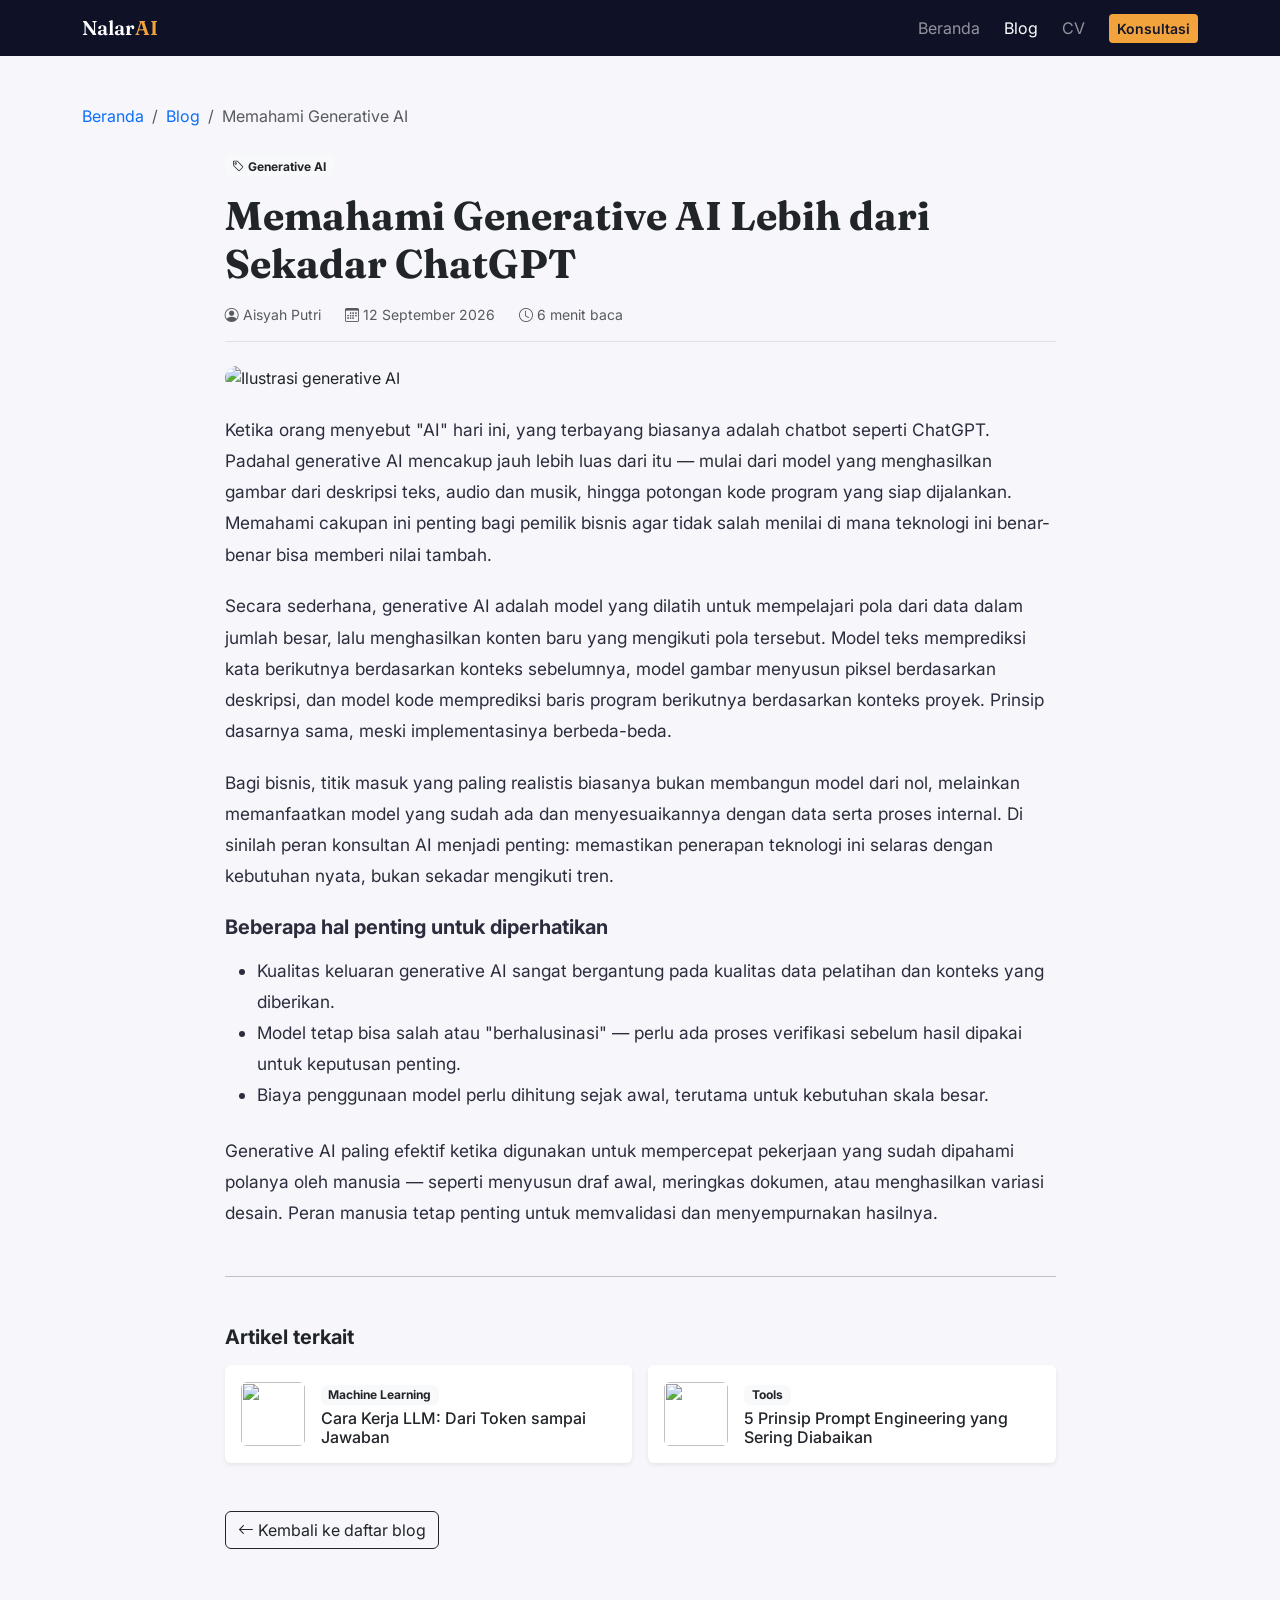
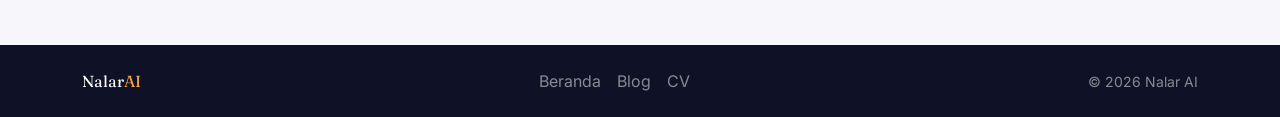
==== blog-detail.html @ 4ec9af01 "ok" ====
<!doctype html>
<html lang="id">
<head>
  <meta charset="UTF-8" />
  <meta name="viewport" content="width=device-width, initial-scale=1.0" />
  <title>Memahami Generative AI — Blog Nalar AI</title>

  <link href="https://cdn.jsdelivr.net/npm/bootstrap@5.3.8/dist/css/bootstrap.min.css" rel="stylesheet"
        integrity="sha384-sRIl4kxILFvY47J16cr9ZwB07vP4J8+LH7qKQnuqkuIAvNWLzeN8tE5YBujZqJLB" crossorigin="anonymous">
  <link rel="stylesheet" href="https://cdn.jsdelivr.net/npm/bootstrap-icons@1.11.3/font/bootstrap-icons.min.css">
  <link href="https://fonts.googleapis.com/css2?family=Fraunces:wght@600;700&family=Inter:wght@400;500;600&family=Georgia&display=swap" rel="stylesheet">

  <style>
    :root { --brand-dark: #0f1226; --brand-accent: #f2a33c; }
    body { font-family: 'Inter', sans-serif; background: #f7f7fb; }
    .brand-font { font-family: 'Fraunces', serif; }
    .navbar-brand .accent, .footer-brand .accent { color: var(--brand-accent); }
    .bg-brand-dark { background-color: var(--brand-dark); }
    .btn-brand { background-color: var(--brand-accent); color: #14172b; font-weight: 600; border: none; }
    .btn-brand:hover { background-color: #ffd9a0; color: #14172b; }
    .cover-img { height: 380px; object-fit: cover; border-radius: .75rem; }
    .article-body { font-size: 1.08rem; line-height: 1.8; color: #2b2d3d; }
    .article-body p { margin-bottom: 1.3rem; }
    .related-card { transition: transform .2s ease; }
    .related-card:hover { transform: translateY(-4px); }
  </style>
</head>
<body>

  <!-- ============ NAVBAR ============ -->
  <nav class="navbar navbar-expand-lg navbar-dark bg-brand-dark sticky-top">
    <div class="container">
      <a class="navbar-brand brand-font fw-semibold" href="index.html">Nalar<span class="accent">AI</span></a>
      <button class="navbar-toggler" type="button" data-bs-toggle="collapse" data-bs-target="#navMenu">
        <span class="navbar-toggler-icon"></span>
      </button>
      <div class="collapse navbar-collapse" id="navMenu">
        <ul class="navbar-nav ms-auto align-items-lg-center gap-lg-2">
          <li class="nav-item"><a class="nav-link" href="index.html">Beranda</a></li>
          <li class="nav-item"><a class="nav-link active" href="blog.html">Blog</a></li>
          <li class="nav-item"><a class="nav-link" href="cv.html">CV</a></li>
          <li class="nav-item"><a class="btn btn-brand btn-sm ms-lg-2" href="index.html#kontak">Konsultasi</a></li>
        </ul>
      </div>
    </div>
  </nav>

  <main class="container py-5">

    <!-- ============ BREADCRUMB ============ -->
    <nav aria-label="breadcrumb" class="mb-4">
      <ol class="breadcrumb small">
        <li class="breadcrumb-item"><a href="index.html" class="text-decoration-none">Beranda</a></li>
        <li class="breadcrumb-item"><a href="blog.html" class="text-decoration-none">Blog</a></li>
        <li class="breadcrumb-item active" aria-current="page">Memahami Generative AI</li>
      </ol>
    </nav>

    <div class="row justify-content-center">
      <div class="col-lg-9">

        <!-- ============ HEADER ARTIKEL ============ -->
        <span class="badge text-bg-light text-dark mb-3"><i class="bi bi-tag me-1"></i>Generative AI</span>
        <h1 class="brand-font fw-bold mb-3">Memahami Generative AI Lebih dari Sekadar ChatGPT</h1>

        <div class="d-flex flex-wrap align-items-center gap-4 text-muted small mb-4 pb-3 border-bottom">
          <span><i class="bi bi-person-circle me-1"></i>Aisyah Putri</span>
          <span><i class="bi bi-calendar3 me-1"></i>12 September 2026</span>
          <span><i class="bi bi-clock me-1"></i>6 menit baca</span>
        </div>

        <img src="https://images.unsplash.com/photo-1677442136019-21780ecad995?w=1200&q=80"
             class="img-fluid cover-img w-100 mb-4" alt="Ilustrasi generative AI">

        <!-- ============ ISI ARTIKEL ============ -->
        <article class="article-body">
          <p>
            Ketika orang menyebut "AI" hari ini, yang terbayang biasanya adalah
            chatbot seperti ChatGPT. Padahal generative AI mencakup jauh lebih
            luas dari itu — mulai dari model yang menghasilkan gambar dari
            deskripsi teks, audio dan musik, hingga potongan kode program yang
            siap dijalankan. Memahami cakupan ini penting bagi pemilik bisnis
            agar tidak salah menilai di mana teknologi ini benar-benar bisa
            memberi nilai tambah.
          </p>
          <p>
            Secara sederhana, generative AI adalah model yang dilatih untuk
            mempelajari pola dari data dalam jumlah besar, lalu menghasilkan
            konten baru yang mengikuti pola tersebut. Model teks memprediksi
            kata berikutnya berdasarkan konteks sebelumnya, model gambar
            menyusun piksel berdasarkan deskripsi, dan model kode memprediksi
            baris program berikutnya berdasarkan konteks proyek. Prinsip
            dasarnya sama, meski implementasinya berbeda-beda.
          </p>
          <p>
            Bagi bisnis, titik masuk yang paling realistis biasanya bukan
            membangun model dari nol, melainkan memanfaatkan model yang sudah
            ada dan menyesuaikannya dengan data serta proses internal. Di
            sinilah peran konsultan AI menjadi penting: memastikan penerapan
            teknologi ini selaras dengan kebutuhan nyata, bukan sekadar
            mengikuti tren.
          </p>

          <h2 class="h5 fw-bold mt-4 mb-3">Beberapa hal penting untuk diperhatikan</h2>
          <ul class="mb-4">
            <li>Kualitas keluaran generative AI sangat bergantung pada kualitas data pelatihan dan konteks yang diberikan.</li>
            <li>Model tetap bisa salah atau "berhalusinasi" — perlu ada proses verifikasi sebelum hasil dipakai untuk keputusan penting.</li>
            <li>Biaya penggunaan model perlu dihitung sejak awal, terutama untuk kebutuhan skala besar.</li>
          </ul>

          <p>
            Generative AI paling efektif ketika digunakan untuk mempercepat
            pekerjaan yang sudah dipahami polanya oleh manusia — seperti
            menyusun draf awal, meringkas dokumen, atau menghasilkan variasi
            desain. Peran manusia tetap penting untuk memvalidasi dan
            menyempurnakan hasilnya.
          </p>
        </article>

        <!-- ============ ARTIKEL TERKAIT ============ -->
        <hr class="my-5">
        <h2 class="h5 fw-bold mb-3">Artikel terkait</h2>
        <div class="row g-3">
          <div class="col-md-6">
            <div class="card related-card h-100 border-0 shadow-sm">
              <div class="card-body d-flex gap-3 align-items-center">
                <img src="https://images.unsplash.com/photo-1620712943543-bcc4688e7485?w=150&q=80" class="rounded" style="width:64px;height:64px;object-fit:cover;" alt="">
                <div>
                  <span class="badge text-bg-light text-dark small mb-1">Machine Learning</span>
                  <h3 class="h6 mb-0"><a href="blog-detail.html" class="text-decoration-none text-dark">Cara Kerja LLM: Dari Token sampai Jawaban</a></h3>
                </div>
              </div>
            </div>
          </div>
          <div class="col-md-6">
            <div class="card related-card h-100 border-0 shadow-sm">
              <div class="card-body d-flex gap-3 align-items-center">
                <img src="https://images.unsplash.com/photo-1655720031554-a929595ffad7?w=150&q=80" class="rounded" style="width:64px;height:64px;object-fit:cover;" alt="">
                <div>
                  <span class="badge text-bg-light text-dark small mb-1">Tools</span>
                  <h3 class="h6 mb-0"><a href="blog-detail.html" class="text-decoration-none text-dark">5 Prinsip Prompt Engineering yang Sering Diabaikan</a></h3>
                </div>
              </div>
            </div>
          </div>
        </div>

        <a href="blog.html" class="btn btn-outline-dark mt-5"><i class="bi bi-arrow-left me-1"></i>Kembali ke daftar blog</a>
      </div>
    </div>
  </main>

  <!-- ============ FOOTER ============ -->
  <footer class="bg-brand-dark text-white-50 py-4 mt-5">
    <div class="container d-flex flex-wrap justify-content-between align-items-center gap-2">
      <span class="footer-brand brand-font text-white">Nalar<span class="accent">AI</span></span>
      <div class="d-flex gap-3">
        <a href="index.html" class="text-white-50 text-decoration-none">Beranda</a>
        <a href="blog.html" class="text-white-50 text-decoration-none">Blog</a>
        <a href="cv.html" class="text-white-50 text-decoration-none">CV</a>
      </div>
      <small>&copy; 2026 Nalar AI</small>
    </div>
  </footer>

  <script src="https://cdn.jsdelivr.net/npm/bootstrap@5.3.8/dist/js/bootstrap.bundle.min.js"
          integrity="sha384-FKyoEForCGlyvwx9Hj09JcYn3nv7wiPVlz7YYwJrWVcXK/BmnVDxM+D2scQbITxI"
          crossorigin="anonymous"></script>
</body>
</html>
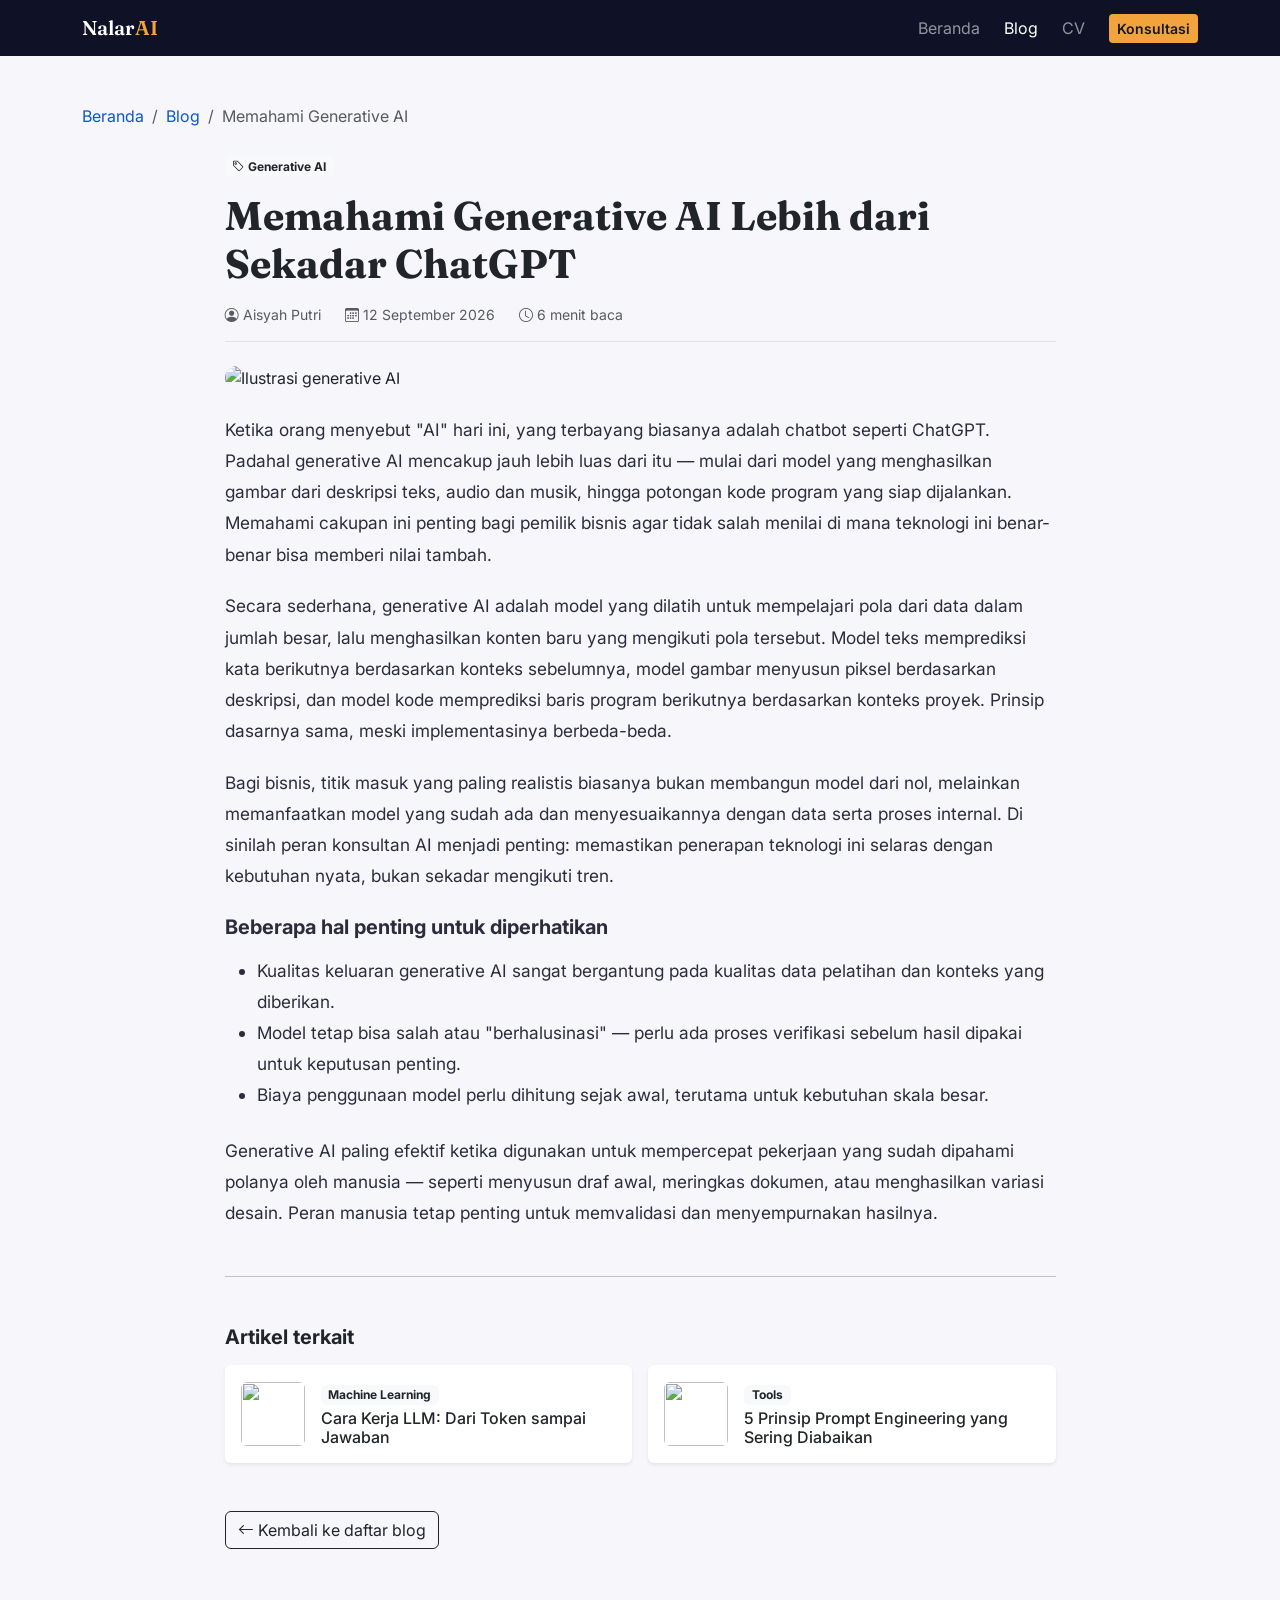
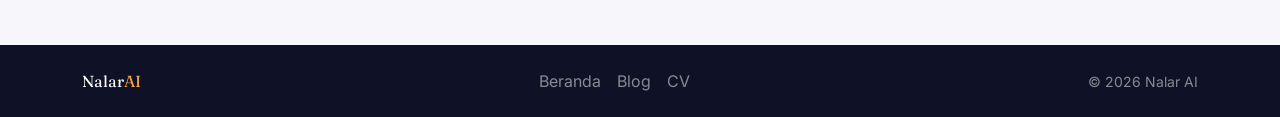
==== commit 1ded6b1c: "l" ====
--- a/blog-detail.html
+++ b/blog-detail.html
@@ -23,6 +23,9 @@
     .article-body p { margin-bottom: 1.3rem; }
     .related-card { transition: transform .2s ease; }
     .related-card:hover { transform: translateY(-4px); }
+    /* Warna link default Bootstrap (#0d6efd) kontrasnya 4.21:1 di breadcrumb, sedikit di bawah
+       standar WCAG AA (4.5:1). Digelapkan sedikit agar lolos audit aksesibilitas. */
+    .breadcrumb-item a { color: #0a58ca; }
   </style>
 </head>
 <body>
@@ -31,7 +34,7 @@
   <nav class="navbar navbar-expand-lg navbar-dark bg-brand-dark sticky-top">
     <div class="container">
       <a class="navbar-brand brand-font fw-semibold" href="index.html">Nalar<span class="accent">AI</span></a>
-      <button class="navbar-toggler" type="button" data-bs-toggle="collapse" data-bs-target="#navMenu">
+      <button class="navbar-toggler" type="button" data-bs-toggle="collapse" data-bs-target="#navMenu" aria-label="Buka menu navigasi">
         <span class="navbar-toggler-icon"></span>
       </button>
       <div class="collapse navbar-collapse" id="navMenu">
